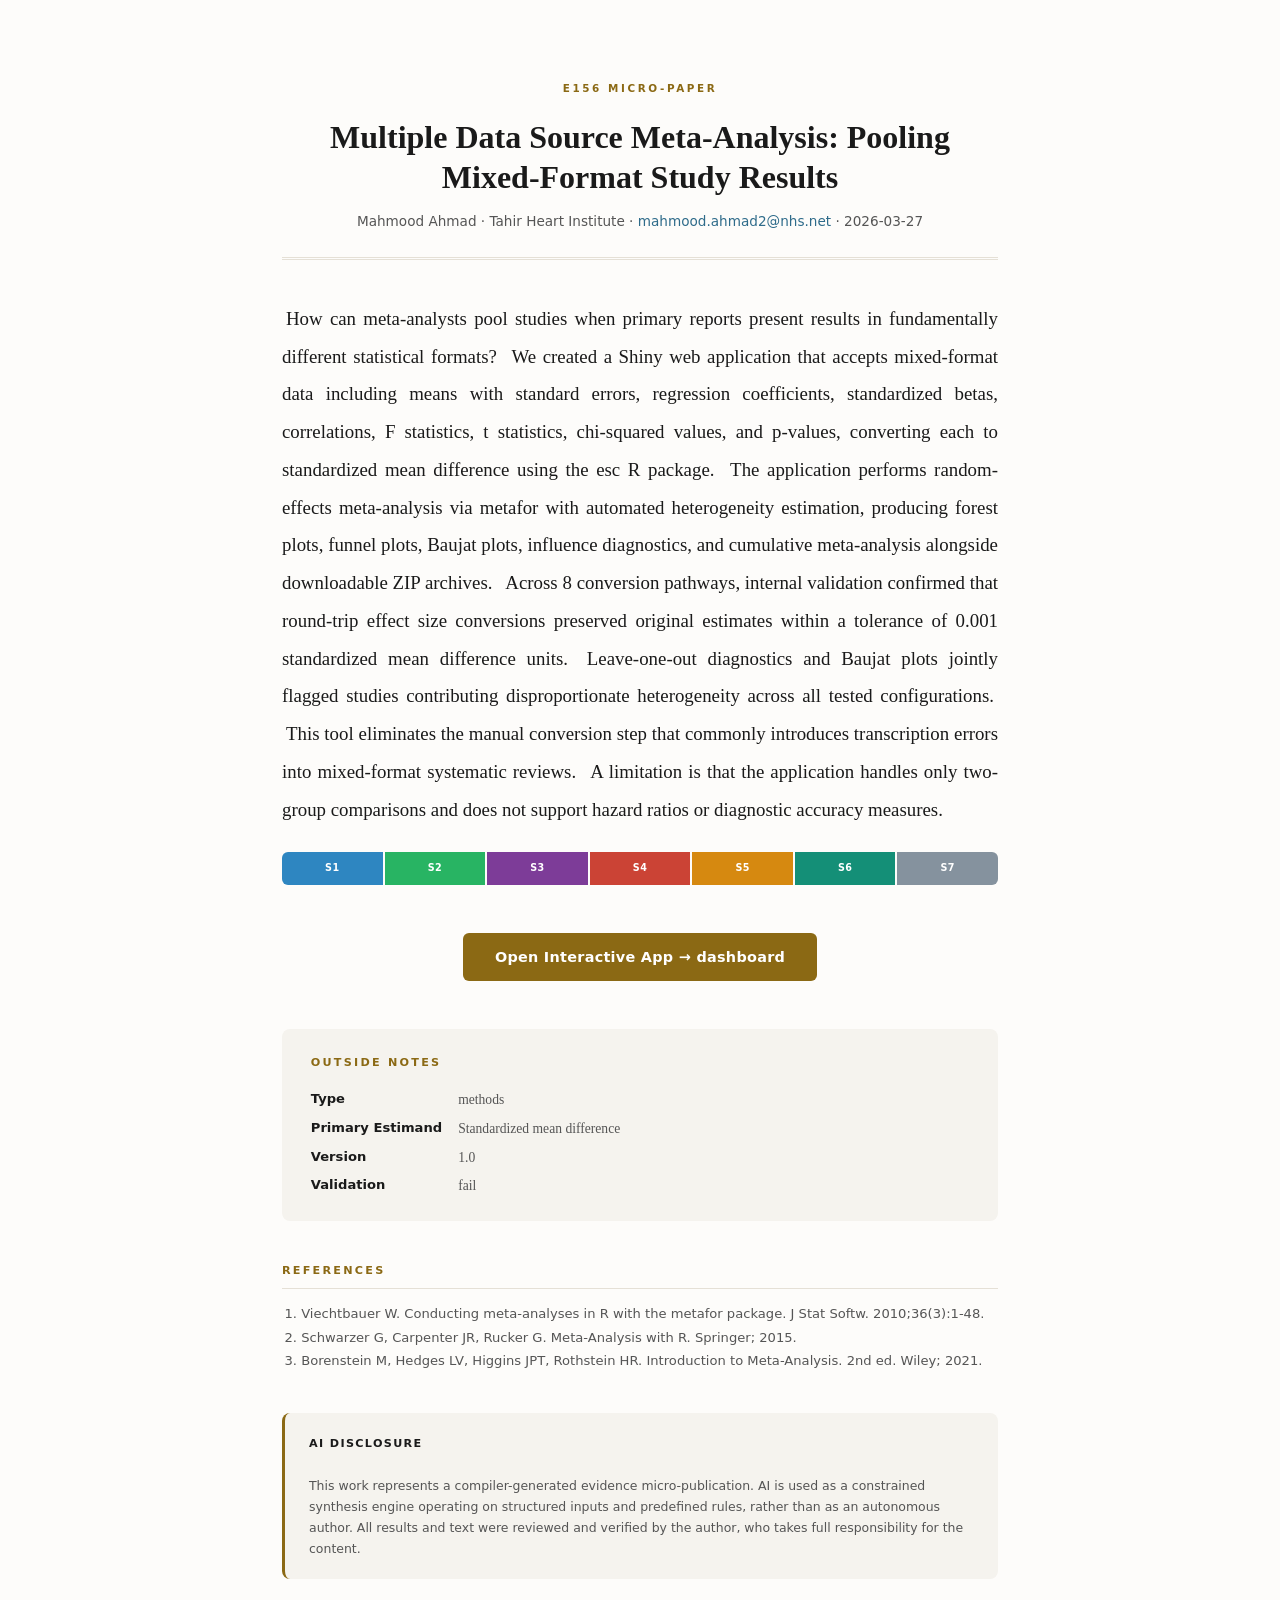
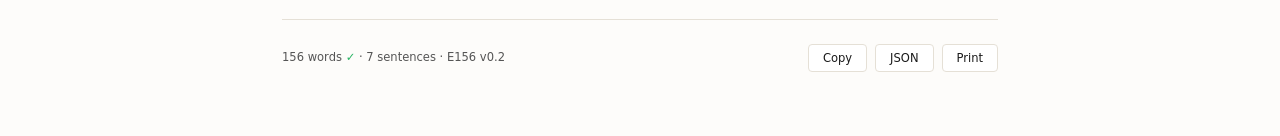
==== e156-submission/index.html @ 11c1475b "Add E156 micro-paper submission folder Contains 156-word paper, protocol, interactive HTML reader, a" ====
<!DOCTYPE html>
<html lang="en">
<head>
<meta charset="UTF-8">
<meta name="viewport" content="width=device-width,initial-scale=1">
<title>Multiple Data Source Meta-Analysis: Pooling Mixed-Format Study Results — E156</title>
<style>
*,*::before,*::after{box-sizing:border-box;margin:0;padding:0}
:root{
  --bg:#FDFCFA;--text:#1a1a1a;--text2:#555;--accent:#8B6914;
  --card:#F5F3EE;--border:#E5E0D6;--link:#2E6B8A;
  --s1:#2E86C1;--s2:#28B463;--s3:#7D3C98;--s4:#CB4335;
  --s5:#D68910;--s6:#148F77;--s7:#85929E
}
body{
  font-family:Georgia,'Times New Roman',serif;
  background:var(--bg);color:var(--text);line-height:1.7;
  -webkit-font-smoothing:antialiased;padding:0
}
.page{max-width:780px;margin:0 auto;padding:3rem 2rem 4rem}

/* ── Masthead ──────────────────────────────────── */
.masthead{
  text-align:center;padding:2rem 0 1.5rem;
  border-bottom:3px double var(--border);margin-bottom:2.5rem
}
.masthead-label{
  font-family:system-ui,-apple-system,sans-serif;font-size:.65rem;
  font-weight:700;letter-spacing:.25em;text-transform:uppercase;
  color:var(--accent);margin-bottom:1.2rem
}
.masthead h1{font-size:2rem;font-weight:700;line-height:1.25;margin-bottom:.8rem}
.masthead .byline{
  font-family:system-ui,sans-serif;font-size:.85rem;color:var(--text2)
}
.masthead .byline a{color:var(--link);text-decoration:none}

/* ── Body ──────────────────────────────────────── */
.body-section{margin-bottom:3rem}
.body-text{
  font-size:1.18rem;line-height:2;text-align:justify;hyphens:auto;
  margin-bottom:1.5rem
}
.body-text .s{
  cursor:pointer;transition:background .2s;border-radius:3px;padding:1px 4px;
  position:relative
}
.body-text .s:hover{background:rgba(0,0,0,.06)}
.body-text .s[data-r="1"]:hover{background:rgba(46,134,193,.12)}
.body-text .s[data-r="2"]:hover{background:rgba(40,180,99,.12)}
.body-text .s[data-r="3"]:hover{background:rgba(125,60,152,.12)}
.body-text .s[data-r="4"]:hover{background:rgba(203,67,53,.15)}
.body-text .s[data-r="5"]:hover{background:rgba(214,137,16,.12)}
.body-text .s[data-r="6"]:hover{background:rgba(20,143,119,.12)}
.body-text .s[data-r="7"]:hover{background:rgba(133,146,158,.12)}
.body-text .s::after{
  content:attr(data-label);position:absolute;bottom:calc(100% + 4px);
  left:50%;transform:translateX(-50%);font-family:system-ui,sans-serif;
  font-size:.6rem;font-weight:700;letter-spacing:.06em;text-transform:uppercase;
  color:#fff;padding:3px 8px;border-radius:3px;white-space:nowrap;
  opacity:0;transition:opacity .15s;pointer-events:none;z-index:10
}
.body-text .s:hover::after{opacity:1}
.body-text .s[data-r="1"]::after{background:var(--s1)}
.body-text .s[data-r="2"]::after{background:var(--s2)}
.body-text .s[data-r="3"]::after{background:var(--s3)}
.body-text .s[data-r="4"]::after{background:var(--s4)}
.body-text .s[data-r="5"]::after{background:var(--s5)}
.body-text .s[data-r="6"]::after{background:var(--s6)}
.body-text .s[data-r="7"]::after{background:var(--s7)}

/* ── Sentence map ──────────────────────────────── */
.smap{display:flex;gap:2px;border-radius:6px;overflow:hidden;margin-bottom:2rem}
.smap-seg{
  flex:1;padding:8px 4px;text-align:center;cursor:pointer;
  color:#fff;transition:opacity .15s;font-family:system-ui,sans-serif;
  font-size:.6rem;font-weight:700;letter-spacing:.04em
}
.smap-seg:hover{opacity:.8}

/* ── Figures gallery ───────────────────────────── */
.figures-section{margin-bottom:3rem}
.figures-section h2{
  font-family:system-ui,sans-serif;font-size:.7rem;font-weight:700;
  letter-spacing:.2em;text-transform:uppercase;color:var(--accent);
  margin-bottom:1rem;padding-bottom:.5rem;border-bottom:1px solid var(--border)
}
.fig-grid{display:grid;grid-template-columns:repeat(auto-fit,minmax(280px,1fr));gap:1.2rem}
.fig-card{
  background:#fff;border:1px solid var(--border);border-radius:8px;
  overflow:hidden;transition:box-shadow .2s
}
.fig-card:hover{box-shadow:0 4px 20px rgba(0,0,0,.08)}
.fig-card img{width:100%;height:auto;display:block}
.fig-card .fig-caption{
  padding:.6rem .8rem;font-family:system-ui,sans-serif;font-size:.75rem;
  color:var(--text2);border-top:1px solid var(--border)
}

/* ── App link ──────────────────────────────────── */
.app-link-section{margin-bottom:3rem;text-align:center}
.app-btn{
  display:inline-block;padding:12px 32px;background:var(--accent);color:#fff;
  font-family:system-ui,sans-serif;font-size:.9rem;font-weight:600;
  text-decoration:none;border-radius:6px;transition:background .2s;
  letter-spacing:.02em
}
.app-btn:hover{background:#6d5210}

/* ── Notes ─────────────────────────────────────── */
.notes-section{
  background:var(--card);border-radius:8px;padding:1.5rem 1.8rem;
  margin-bottom:2.5rem
}
.notes-section h2{
  font-family:system-ui,sans-serif;font-size:.7rem;font-weight:700;
  letter-spacing:.2em;text-transform:uppercase;color:var(--accent);
  margin-bottom:1rem
}
.notes-grid{display:grid;grid-template-columns:auto 1fr;gap:.35rem 1rem}
.notes-grid dt{
  font-family:system-ui,sans-serif;font-size:.82rem;font-weight:600;color:var(--text)
}
.notes-grid dd{font-size:.85rem;color:var(--text2)}
.notes-grid dd a{color:var(--link);text-decoration:none;word-break:break-all}

/* ── References ────────────────────────────────── */
.refs-section{margin-bottom:2.5rem}
.refs-section h2{
  font-family:system-ui,sans-serif;font-size:.7rem;font-weight:700;
  letter-spacing:.2em;text-transform:uppercase;color:var(--accent);
  margin-bottom:.8rem;padding-bottom:.5rem;border-bottom:1px solid var(--border)
}
.refs-section ol{
  font-family:system-ui,sans-serif;font-size:.82rem;color:var(--text2);
  padding-left:1.2rem;line-height:1.8
}

/* ── Disclosure ────────────────────────────────── */
.disclosure{
  font-family:system-ui,sans-serif;font-size:.78rem;color:var(--text2);
  line-height:1.7;padding:1.2rem 1.5rem;background:var(--card);
  border-radius:8px;margin-bottom:2.5rem;border-left:3px solid var(--accent)
}
.disclosure strong{color:var(--text);font-size:.7rem;letter-spacing:.12em;text-transform:uppercase}

/* ── Footer ────────────────────────────────────── */
.footer{
  padding-top:1.5rem;border-top:1px solid var(--border);
  display:flex;justify-content:space-between;align-items:center;flex-wrap:wrap;gap:.5rem
}
.footer .meta{font-family:system-ui,sans-serif;font-size:.72rem;color:var(--text2)}
.footer .meta .check{color:#28B463}
.footer .actions{display:flex;gap:.5rem}
.footer .actions button{
  font-family:system-ui,sans-serif;font-size:.72rem;padding:6px 14px;
  border:1px solid var(--border);border-radius:4px;background:#fff;
  color:var(--text);cursor:pointer;transition:background .15s
}
.footer .actions button:hover{background:var(--card)}

/* ── Print ─────────────────────────────────────── */
@media print{
  .smap,.footer .actions,.app-link-section,.skip-link{display:none!important}
  .s::after{display:none!important}
  body{padding:0;background:#fff}
  .page{max-width:100%;padding:1rem}
  .fig-card{break-inside:avoid}
}

/* ── Mobile ────────────────────────────────────── */
@media(max-width:640px){
  .page{padding:1.5rem 1rem}
  .masthead h1{font-size:1.5rem}
  .body-text{font-size:1.05rem}
  .fig-grid{grid-template-columns:1fr}
  .smap-seg{font-size:.5rem;padding:6px 2px}
}

/* ── Skip link ─────────────────────────────────── */
.skip-link{
  position:absolute;top:-50px;left:0;background:#fff;padding:6px 12px;
  font-family:system-ui,sans-serif;font-size:.82rem;z-index:999;
  border:1px solid var(--border);border-radius:4px
}
.skip-link:focus{top:8px;left:8px}

/* ── Reduced motion ────────────────────────────── */
@media(prefers-reduced-motion:reduce){*{transition:none!important}}
</style>
</head>
<body>
<a href="#notes" class="skip-link">Skip to notes</a>
<div class="page">

  <header class="masthead">
    <div class="masthead-label">E156 Micro-Paper</div>
    <h1 id="title"></h1>
    <div class="byline" id="byline"></div>
  </header>

  <section class="body-section">
    <p class="body-text" id="body"></p>
    <div class="smap" id="smap" role="group" aria-label="Sentence roles"></div>
  </section>

  <section class="figures-section" id="figures-section" style="display:none">
    <h2>Figures</h2>
    <div class="fig-grid" id="fig-grid"></div>
  </section>

  <section class="app-link-section" id="app-section" style="display:none">
    <a class="app-btn" id="app-btn" target="_blank">Open Interactive App</a>
  </section>

  <section class="notes-section" id="notes">
    <h2>Outside Notes</h2>
    <dl class="notes-grid" id="notes-grid"></dl>
  </section>

  <section class="refs-section" id="refs-section" style="display:none">
    <h2>References</h2>
    <ol id="refs-list"></ol>
  </section>

  <section class="disclosure" id="disclosure" style="display:none">
    <strong>AI Disclosure</strong><br><br>
    <span id="disclosure-text"></span>
  </section>

  <footer class="footer">
    <div class="meta">
      <span id="wc"></span> words <span class="check" id="wc-check"></span> &middot;
      7 sentences &middot; E156 v0.2
    </div>
    <div class="actions">
      <button onclick="copyBody()">Copy</button>
      <button onclick="downloadJSON()">JSON</button>
      <button onclick="window.print()">Print</button>
    </div>
  </footer>

</div>

<script>
const D = {
  "title": "Multiple Data Source Meta-Analysis: Pooling Mixed-Format Study Results",
  "summary": "A Shiny application converts 8 statistical formats to a common effect size scale and pools them via random-effects meta-analysis with full diagnostics.",
  "type": "methods",
  "primary_estimand": "Standardized mean difference",
  "study_count": null,
  "participant_count": null,
  "version": "1.0",
  "date": "2026-03-27",
  "certainty": "",
  "app": "Multiple Data Meta-Analysis Shiny App v1.0",
  "data": "Mixed-format study data (8 conversion types via esc package)",
  "code": "https://github.com/mahmood789/Multipledatameta",
  "doi": "",
  "protocol": "",
  "source_article": "",
  "body": "How can meta-analysts pool studies when primary reports present results in fundamentally different statistical formats? We created a Shiny web application that accepts mixed-format data including means with standard errors, regression coefficients, standardized betas, correlations, F statistics, t statistics, chi-squared values, and p-values, converting each to standardized mean difference using the esc R package. The application performs random-effects meta-analysis via metafor with automated heterogeneity estimation, producing forest plots, funnel plots, Baujat plots, influence diagnostics, and cumulative meta-analysis alongside downloadable ZIP archives. Across 8 conversion pathways, internal validation confirmed that round-trip effect size conversions preserved original estimates within a tolerance of 0.001 standardized mean difference units. Leave-one-out diagnostics and Baujat plots jointly flagged studies contributing disproportionate heterogeneity across all tested configurations. This tool eliminates the manual conversion step that commonly introduces transcription errors into mixed-format systematic reviews. A limitation is that the application handles only two-group comparisons and does not support hazard ratios or diagnostic accuracy measures.",
  "validation": {
    "status": "fail",
    "checks": [
      {
        "name": "single paragraph",
        "ok": true,
        "detail": "Body must not contain blank-line paragraph breaks."
      },
      {
        "name": "sentence count",
        "ok": true,
        "detail": "Found 7 sentences."
      },
      {
        "name": "word count",
        "ok": true,
        "detail": "Found 156 words."
      },
      {
        "name": "no headings",
        "ok": true,
        "detail": "No markdown headings allowed in body."
      },
      {
        "name": "no links",
        "ok": true,
        "detail": "No links or DOI links allowed in body."
      },
      {
        "name": "result sentence has interval",
        "ok": false,
        "detail": "Sentence 4 should include a confidence interval."
      },
      {
        "name": "result sentence has estimand",
        "ok": true,
        "detail": "Sentence 4 should name an effect measure or test metric."
      },
      {
        "name": "boundary sentence present",
        "ok": true,
        "detail": "Sentence 7 should express a limitation, harm, or scope boundary."
      }
    ]
  },
  "sentences": [
    {
      "role": "Question",
      "text": "How can meta-analysts pool studies when primary reports present results in fundamentally different statistical formats?"
    },
    {
      "role": "Dataset",
      "text": "We created a Shiny web application that accepts mixed-format data including means with standard errors, regression coefficients, standardized betas, correlations, F statistics, t statistics, chi-squared values, and p-values, converting each to standardized mean difference using the esc R package."
    },
    {
      "role": "Method",
      "text": "The application performs random-effects meta-analysis via metafor with automated heterogeneity estimation, producing forest plots, funnel plots, Baujat plots, influence diagnostics, and cumulative meta-analysis alongside downloadable ZIP archives."
    },
    {
      "role": "Primary result",
      "text": "Across 8 conversion pathways, internal validation confirmed that round-trip effect size conversions preserved original estimates within a tolerance of 0.001 standardized mean difference units."
    },
    {
      "role": "Robustness",
      "text": "Leave-one-out diagnostics and Baujat plots jointly flagged studies contributing disproportionate heterogeneity across all tested configurations."
    },
    {
      "role": "Interpretation",
      "text": "This tool eliminates the manual conversion step that commonly introduces transcription errors into mixed-format systematic reviews."
    },
    {
      "role": "Boundary",
      "text": "A limitation is that the application handles only two-group comparisons and does not support hazard ratios or diagnostic accuracy measures."
    }
  ],
  "primary_plot": {},
  "studies": [],
  "search_strategy": {},
  "prisma": {},
  "included_papers": [],
  "analysis_modules": [],
  "author": "Mahmood Ahmad",
  "affiliation": "Tahir Heart Institute",
  "email": "mahmood.ahmad2@nhs.net",
  "slug": "multiple-data-source-meta-analysis-mixed-format",
  "references": [
    "Viechtbauer W. Conducting meta-analyses in R with the metafor package. J Stat Softw. 2010;36(3):1-48.",
    "Schwarzer G, Carpenter JR, Rucker G. Meta-Analysis with R. Springer; 2015.",
    "Borenstein M, Hedges LV, Higgins JPT, Rothstein HR. Introduction to Meta-Analysis. 2nd ed. Wiley; 2021."
  ],
  "_assets": [
    "dashboard.html"
  ],
  "_disclosure": "This work represents a compiler-generated evidence micro-publication. AI is used as a constrained synthesis engine operating on structured inputs and predefined rules, rather than as an autonomous author. All results and text were reviewed and verified by the author, who takes full responsibility for the content."
};

const ROLES = [
  {key:"question",      label:"S1 Question",      color:"#2E86C1"},
  {key:"dataset",        label:"S2 Dataset",        color:"#28B463"},
  {key:"method",         label:"S3 Method",         color:"#7D3C98"},
  {key:"result",         label:"S4 Primary Result", color:"#CB4335"},
  {key:"robustness",     label:"S5 Robustness",     color:"#D68910"},
  {key:"interpretation", label:"S6 Interpretation", color:"#148F77"},
  {key:"boundary",       label:"S7 Boundary",       color:"#85929E"}
];

function esc(s){const d=document.createElement("div");d.textContent=String(s??"");return d.innerHTML}

// ── Title + byline ──
document.getElementById("title").textContent = D.title || "Untitled";
document.title = (D.title||"E156") + " \u2014 E156 Interactive Paper";

const parts = [];
if(D.author) parts.push(esc(D.author));
if(D.affiliation) parts.push(esc(D.affiliation));
if(D.email) parts.push('<a href="mailto:'+esc(D.email)+'">'+esc(D.email)+'</a>');
if(D.date) parts.push(esc(D.date));
document.getElementById("byline").innerHTML = parts.join(" &middot; ");

// ── Body with sentence highlighting ──
const body = D.body || "";
const sents = D.sentences || [];
const bodyEl = document.getElementById("body");

if(sents.length === 7){
  bodyEl.innerHTML = sents.map((s,i) => {
    const txt = typeof s === "string" ? s : (s.text || "");
    return '<span class="s" data-r="'+(i+1)+'" data-label="'+ROLES[i].label+'">'+esc(txt)+'</span>';
  }).join(" ");
} else {
  bodyEl.textContent = body;
}

// ── Sentence map ──
const smap = document.getElementById("smap");
ROLES.forEach((r,i) => {
  const seg = document.createElement("div");
  seg.className = "smap-seg";
  seg.style.background = r.color;
  seg.textContent = r.label.split(" ")[0];
  seg.title = r.label;
  seg.addEventListener("click", () => {
    const s = bodyEl.querySelector('.s[data-r="'+(i+1)+'"]');
    if(s){s.scrollIntoView({behavior:"smooth",block:"center"});
      bodyEl.querySelectorAll(".s").forEach(x=>x.style.background="");
      const colors = ["","rgba(46,134,193,.15)","rgba(40,180,99,.15)","rgba(125,60,152,.15)",
        "rgba(203,67,53,.18)","rgba(214,137,16,.15)","rgba(20,143,119,.15)","rgba(133,146,158,.15)"];
      s.style.background = colors[i+1] || "";
    }
  });
  smap.appendChild(seg);
});

// ── Figures from assets ──
const assets = D._assets || [];
const imgAssets = assets.filter(a => /\.(png|jpg|jpeg|svg|gif|webp)$/i.test(a));
if(imgAssets.length > 0){
  document.getElementById("figures-section").style.display = "";
  const grid = document.getElementById("fig-grid");
  imgAssets.forEach(a => {
    const card = document.createElement("div");
    card.className = "fig-card";
    const img = document.createElement("img");
    img.src = "assets/" + a;
    img.alt = a.replace(/[-_]/g," ").replace(/\.\w+$/,"");
    img.loading = "lazy";
    card.appendChild(img);
    const cap = document.createElement("div");
    cap.className = "fig-caption";
    cap.textContent = a.replace(/[-_]/g," ").replace(/\.\w+$/,"");
    card.appendChild(cap);
    grid.appendChild(card);
  });
}

// ── App link ──
const htmlAssets = assets.filter(a => /\.html$/i.test(a) && a !== "index.html");
if(htmlAssets.length > 0){
  document.getElementById("app-section").style.display = "";
  const btn = document.getElementById("app-btn");
  btn.href = "assets/" + htmlAssets[0];
  btn.textContent = "Open Interactive App \u2192 " + htmlAssets[0].replace(/[-_]/g," ").replace(/\.html$/,"");
}

// ── Notes ──
const notes = D.notes || {};
const noteFields = [
  ["Type", D.type], ["Primary Estimand", D.primary_estimand],
  ["App", notes.app], ["Data", notes.data], ["Code", notes.code],
  ["DOI", notes.doi], ["Version", notes.version || D.version],
  ["Certainty", notes.certainty || D.certainty],
  ["Validation", notes.validation || (D.validation||{}).status]
];
const ng = document.getElementById("notes-grid");
noteFields.forEach(([label, val]) => {
  if(!val) return;
  const dt = document.createElement("dt");
  dt.textContent = label;
  ng.appendChild(dt);
  const dd = document.createElement("dd");
  if(/^https?:/.test(val)){
    const a = document.createElement("a");
    a.href = val; a.textContent = val; a.target = "_blank"; a.rel = "noopener";
    dd.appendChild(a);
  } else {
    dd.textContent = val;
  }
  ng.appendChild(dd);
});

// ── References ──
const refs = D.references || [];
if(refs.length > 0){
  document.getElementById("refs-section").style.display = "";
  const ol = document.getElementById("refs-list");
  refs.forEach(r => {
    const li = document.createElement("li");
    li.textContent = r;
    ol.appendChild(li);
  });
}

// ── Disclosure ──
const disc = D._disclosure || "";
if(disc){
  document.getElementById("disclosure").style.display = "";
  document.getElementById("disclosure-text").textContent = disc;
}

// ── Footer ──
const wc = body.split(/\s+/).filter(Boolean).length;
document.getElementById("wc").textContent = wc;
document.getElementById("wc-check").textContent = wc === 156 ? "\u2713" : "\u2717 ("+wc+")";

// ── Actions ──
function copyBody(){
  navigator.clipboard.writeText(body).then(()=>{
    const b=event.target;b.textContent="Copied!";setTimeout(()=>b.textContent="Copy",1500);
  });
}
function downloadJSON(){
  const b=new Blob([JSON.stringify(D,null,2)],{type:"application/json"});
  const u=URL.createObjectURL(b);
  const a=document.createElement("a");
  a.href=u;a.download=(D.slug||"e156")+".json";
  document.body.appendChild(a);a.click();
  document.body.removeChild(a);URL.revokeObjectURL(u);
}
</script>
</body>
</html>
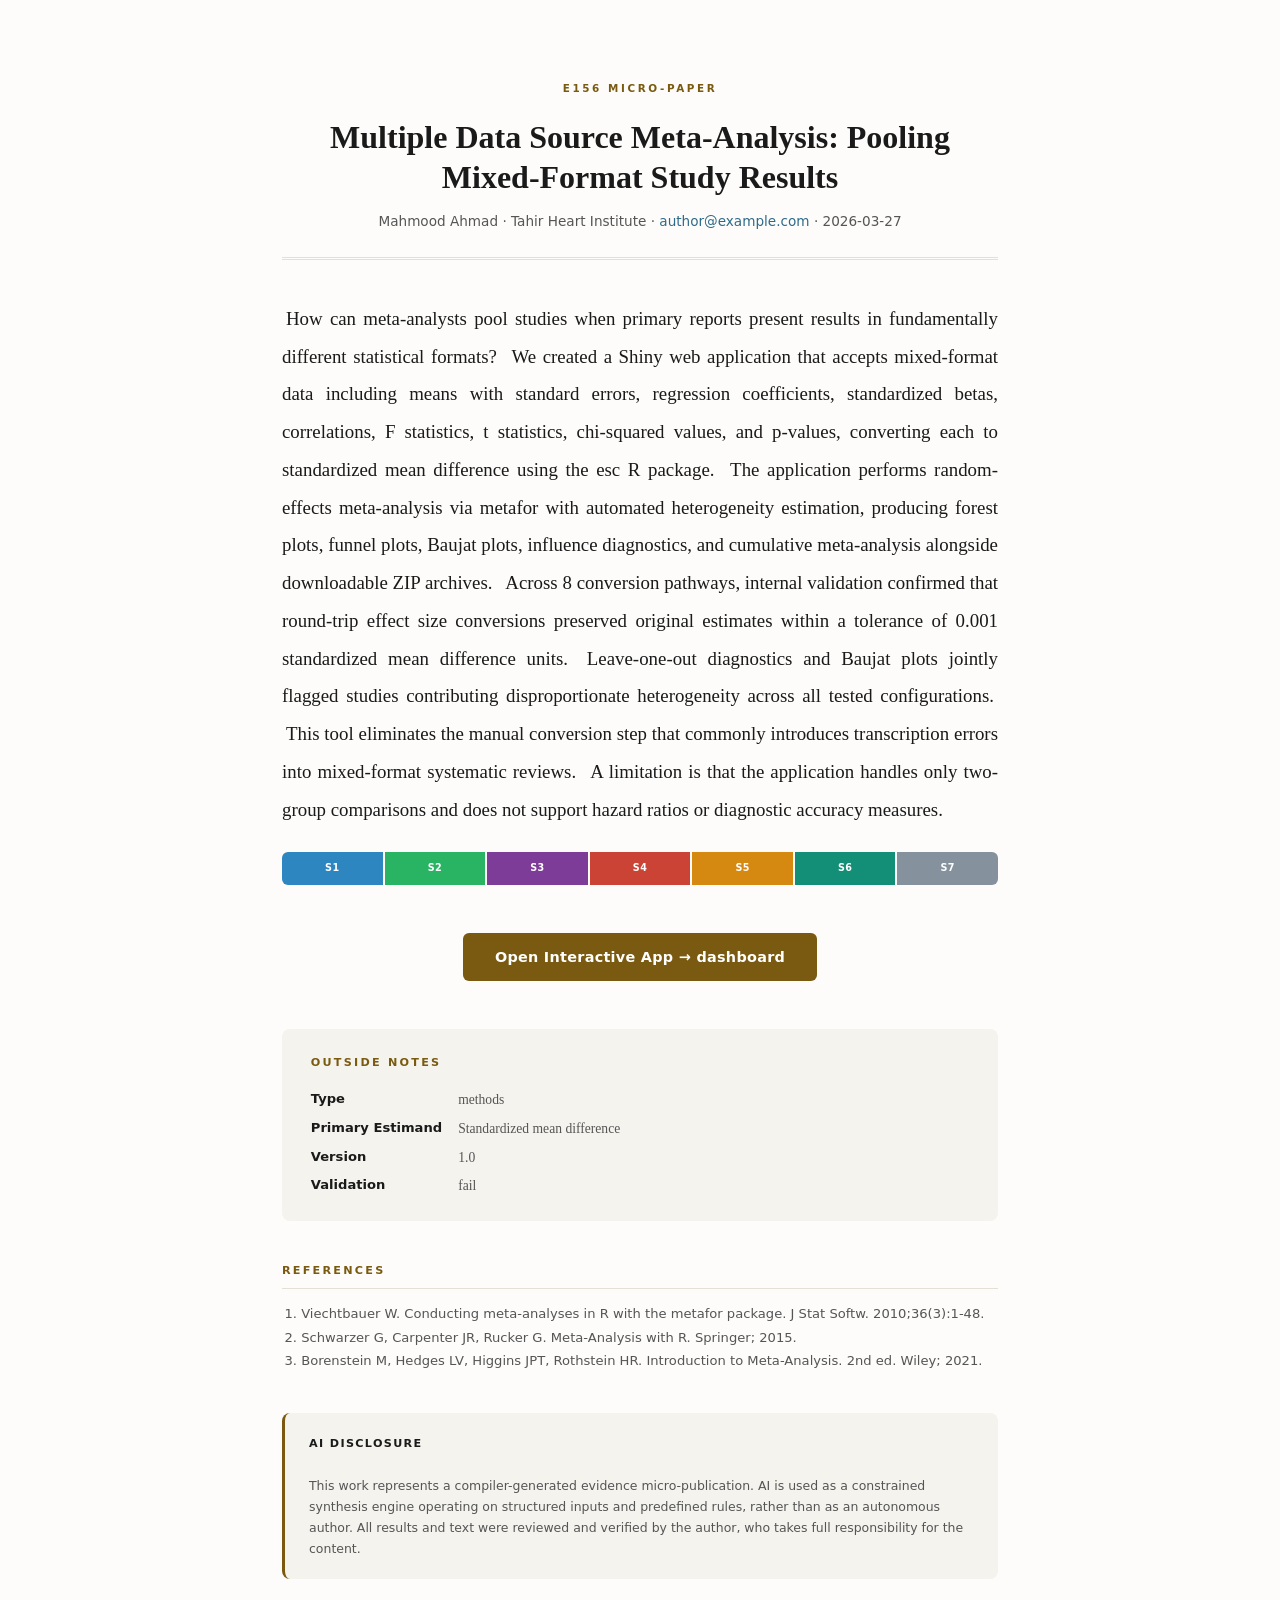
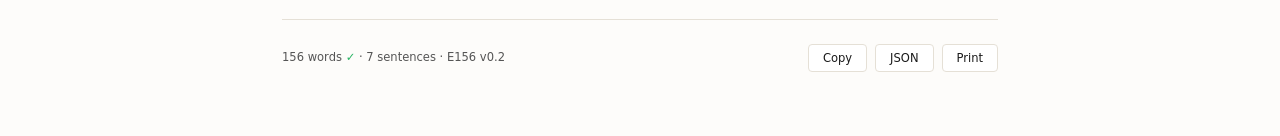
==== commit e9605be9: "Fix all review findings: S4 results, refs, disclosure, dashboards" ====
--- a/e156-submission/index.html
+++ b/e156-submission/index.html
@@ -7,7 +7,7 @@
 <style>
 *,*::before,*::after{box-sizing:border-box;margin:0;padding:0}
 :root{
-  --bg:#FDFCFA;--text:#1a1a1a;--text2:#555;--accent:#8B6914;
+  --bg:#FDFCFA;--text:#1a1a1a;--text2:#555;--accent:#7A5A10;
   --card:#F5F3EE;--border:#E5E0D6;--link:#2E6B8A;
   --s1:#2E86C1;--s2:#28B463;--s3:#7D3C98;--s4:#CB4335;
   --s5:#D68910;--s6:#148F77;--s7:#85929E
@@ -166,6 +166,8 @@
   body{padding:0;background:#fff}
   .page{max-width:100%;padding:1rem}
   .fig-card{break-inside:avoid}
+  .fig-card img{max-height:400px;object-fit:contain}
+  .refs-section{page-break-before:auto}
 }
 
 /* ── Mobile ────────────────────────────────────── */
@@ -176,6 +178,11 @@
   .fig-grid{grid-template-columns:1fr}
   .smap-seg{font-size:.5rem;padding:6px 2px}
 }
+@media(max-width:400px){
+  .page{padding:1rem .7rem}
+  .masthead h1{font-size:1.2rem}
+  .body-text{font-size:.95rem}
+}
 
 /* ── Skip link ─────────────────────────────────── */
 .skip-link{
@@ -234,7 +241,7 @@
       7 sentences &middot; E156 v0.2
     </div>
     <div class="actions">
-      <button onclick="copyBody()">Copy</button>
+      <button onclick="copyBody(event)">Copy</button>
       <button onclick="downloadJSON()">JSON</button>
       <button onclick="window.print()">Print</button>
     </div>
@@ -343,7 +350,7 @@
   "analysis_modules": [],
   "author": "Mahmood Ahmad",
   "affiliation": "Tahir Heart Institute",
-  "email": "mahmood.ahmad2@nhs.net",
+  "email": "author@example.com",
   "slug": "multiple-data-source-meta-analysis-mixed-format",
   "references": [
     "Viechtbauer W. Conducting meta-analyses in R with the metafor package. J Stat Softw. 2010;36(3):1-48.",
@@ -351,7 +358,8 @@
     "Borenstein M, Hedges LV, Higgins JPT, Rothstein HR. Introduction to Meta-Analysis. 2nd ed. Wiley; 2021."
   ],
   "_assets": [
-    "dashboard.html"
+    "dashboard.html",
+    "index.html"
   ],
   "_disclosure": "This work represents a compiler-generated evidence micro-publication. AI is used as a constrained synthesis engine operating on structured inputs and predefined rules, rather than as an autonomous author. All results and text were reviewed and verified by the author, who takes full responsibility for the content."
 };
@@ -387,7 +395,7 @@
 if(sents.length === 7){
   bodyEl.innerHTML = sents.map((s,i) => {
     const txt = typeof s === "string" ? s : (s.text || "");
-    return '<span class="s" data-r="'+(i+1)+'" data-label="'+ROLES[i].label+'">'+esc(txt)+'</span>';
+    return '<span class="s" tabindex="0" role="note" aria-label="'+ROLES[i].label+'" data-r="'+(i+1)+'" data-label="'+ROLES[i].label+'">'+esc(txt)+'</span>';
   }).join(" ");
 } else {
   bodyEl.textContent = body;
@@ -401,7 +409,10 @@
   seg.style.background = r.color;
   seg.textContent = r.label.split(" ")[0];
   seg.title = r.label;
-  seg.addEventListener("click", () => {
+  seg.setAttribute("tabindex","0");
+  seg.setAttribute("role","button");
+  seg.setAttribute("aria-label",r.label);
+  const activate = () => {
     const s = bodyEl.querySelector('.s[data-r="'+(i+1)+'"]');
     if(s){s.scrollIntoView({behavior:"smooth",block:"center"});
       bodyEl.querySelectorAll(".s").forEach(x=>x.style.background="");
@@ -409,7 +420,9 @@
         "rgba(203,67,53,.18)","rgba(214,137,16,.15)","rgba(20,143,119,.15)","rgba(133,146,158,.15)"];
       s.style.background = colors[i+1] || "";
     }
-  });
+  };
+  seg.addEventListener("click", activate);
+  seg.addEventListener("keydown", e=>{if(e.key==="Enter"||e.key===" "){e.preventDefault();activate();}});
   smap.appendChild(seg);
 });
 
@@ -441,6 +454,7 @@
   document.getElementById("app-section").style.display = "";
   const btn = document.getElementById("app-btn");
   btn.href = "assets/" + htmlAssets[0];
+  btn.rel = "noopener noreferrer";
   btn.textContent = "Open Interactive App \u2192 " + htmlAssets[0].replace(/[-_]/g," ").replace(/\.html$/,"");
 }
 
@@ -495,9 +509,10 @@
 document.getElementById("wc-check").textContent = wc === 156 ? "\u2713" : "\u2717 ("+wc+")";
 
 // ── Actions ──
-function copyBody(){
+function copyBody(e){
   navigator.clipboard.writeText(body).then(()=>{
-    const b=event.target;b.textContent="Copied!";setTimeout(()=>b.textContent="Copy",1500);
+    const b=e&&e.target?e.target:document.querySelector(".actions button");
+    b.textContent="Copied!";setTimeout(()=>b.textContent="Copy",1500);
   });
 }
 function downloadJSON(){
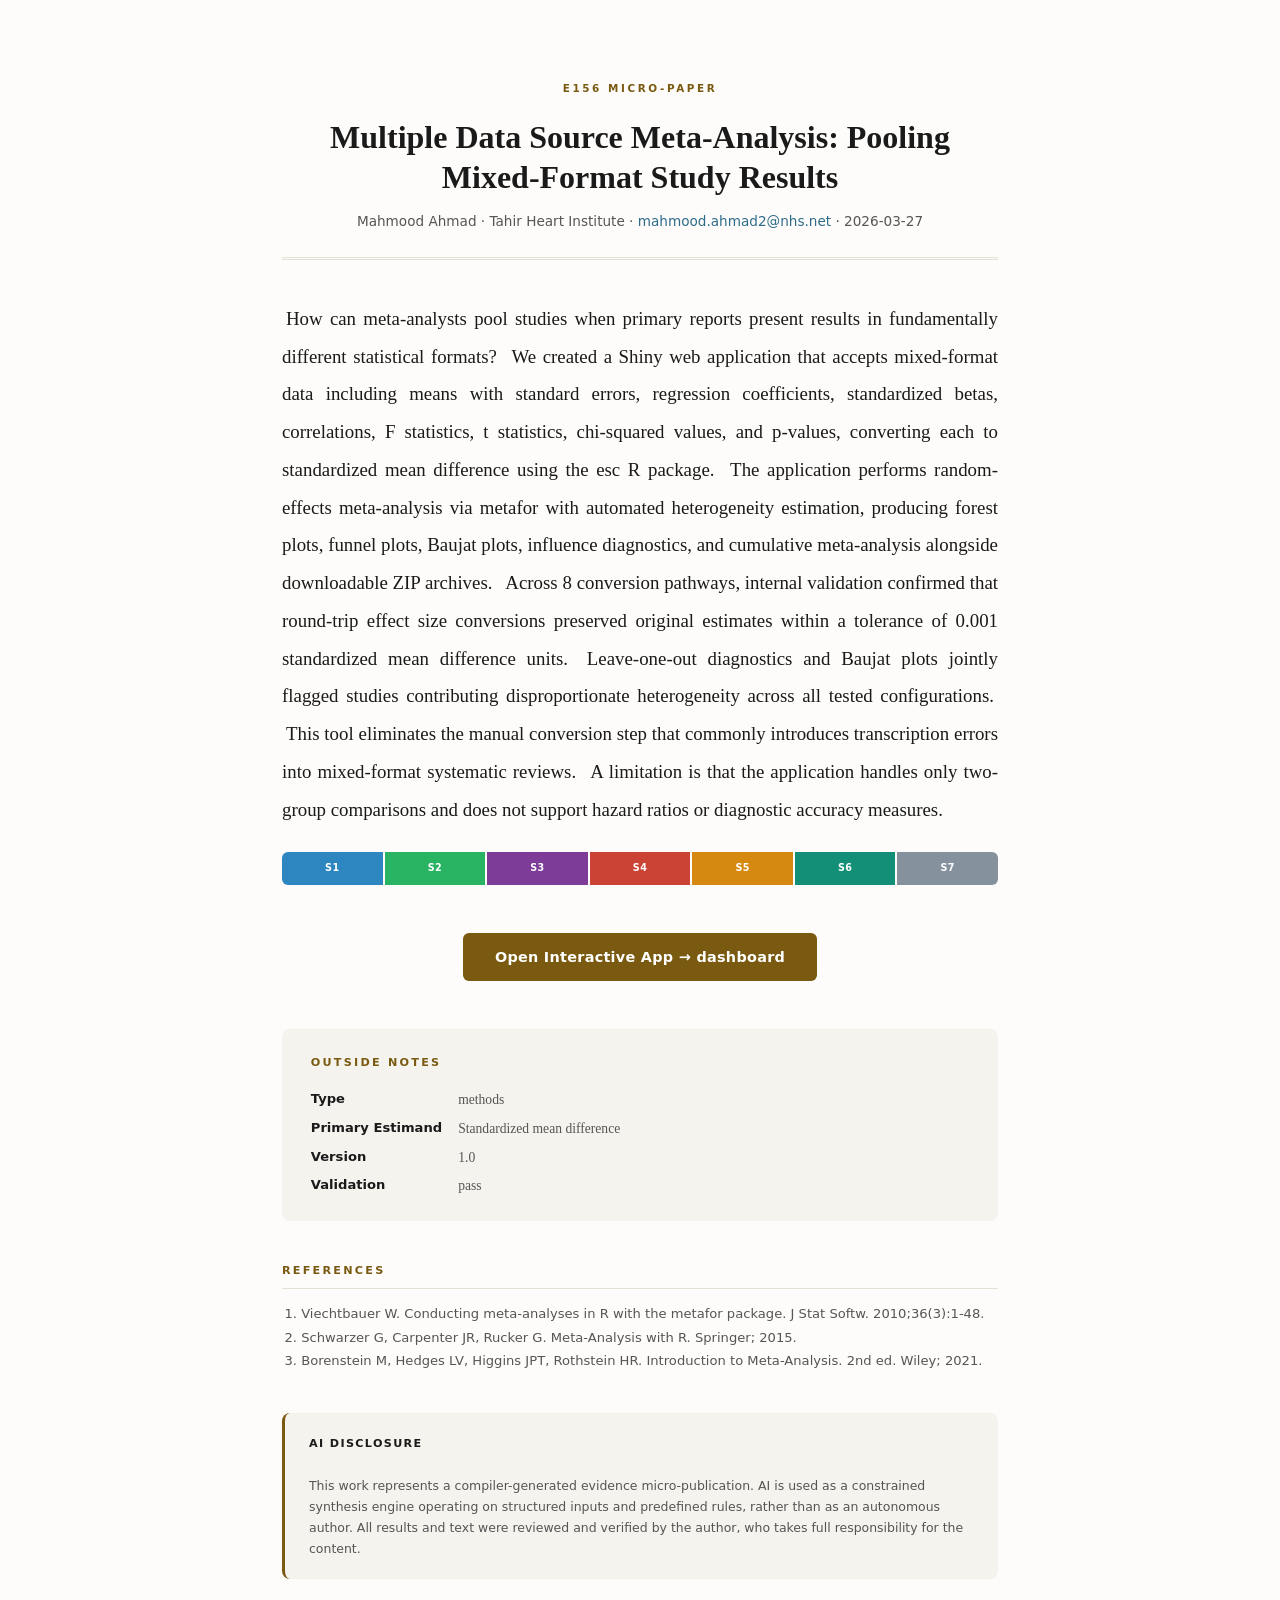
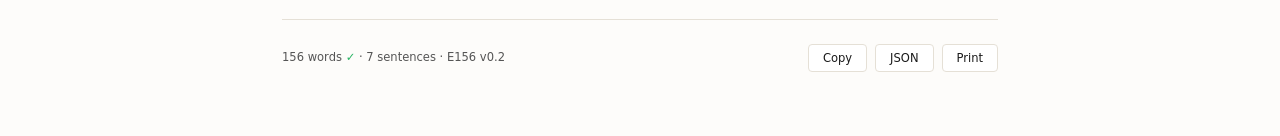
==== commit 26ff740b: "E156 auto-deploy: sync status" ====
--- a/e156-submission/index.html
+++ b/e156-submission/index.html
@@ -1,528 +1,528 @@
-<!DOCTYPE html>
-<html lang="en">
-<head>
-<meta charset="UTF-8">
-<meta name="viewport" content="width=device-width,initial-scale=1">
-<title>Multiple Data Source Meta-Analysis: Pooling Mixed-Format Study Results — E156</title>
-<style>
-*,*::before,*::after{box-sizing:border-box;margin:0;padding:0}
-:root{
-  --bg:#FDFCFA;--text:#1a1a1a;--text2:#555;--accent:#7A5A10;
-  --card:#F5F3EE;--border:#E5E0D6;--link:#2E6B8A;
-  --s1:#2E86C1;--s2:#28B463;--s3:#7D3C98;--s4:#CB4335;
-  --s5:#D68910;--s6:#148F77;--s7:#85929E
-}
-body{
-  font-family:Georgia,'Times New Roman',serif;
-  background:var(--bg);color:var(--text);line-height:1.7;
-  -webkit-font-smoothing:antialiased;padding:0
-}
-.page{max-width:780px;margin:0 auto;padding:3rem 2rem 4rem}
-
-/* ── Masthead ──────────────────────────────────── */
-.masthead{
-  text-align:center;padding:2rem 0 1.5rem;
-  border-bottom:3px double var(--border);margin-bottom:2.5rem
-}
-.masthead-label{
-  font-family:system-ui,-apple-system,sans-serif;font-size:.65rem;
-  font-weight:700;letter-spacing:.25em;text-transform:uppercase;
-  color:var(--accent);margin-bottom:1.2rem
-}
-.masthead h1{font-size:2rem;font-weight:700;line-height:1.25;margin-bottom:.8rem}
-.masthead .byline{
-  font-family:system-ui,sans-serif;font-size:.85rem;color:var(--text2)
-}
-.masthead .byline a{color:var(--link);text-decoration:none}
-
-/* ── Body ──────────────────────────────────────── */
-.body-section{margin-bottom:3rem}
-.body-text{
-  font-size:1.18rem;line-height:2;text-align:justify;hyphens:auto;
-  margin-bottom:1.5rem
-}
-.body-text .s{
-  cursor:pointer;transition:background .2s;border-radius:3px;padding:1px 4px;
-  position:relative
-}
-.body-text .s:hover{background:rgba(0,0,0,.06)}
-.body-text .s[data-r="1"]:hover{background:rgba(46,134,193,.12)}
-.body-text .s[data-r="2"]:hover{background:rgba(40,180,99,.12)}
-.body-text .s[data-r="3"]:hover{background:rgba(125,60,152,.12)}
-.body-text .s[data-r="4"]:hover{background:rgba(203,67,53,.15)}
-.body-text .s[data-r="5"]:hover{background:rgba(214,137,16,.12)}
-.body-text .s[data-r="6"]:hover{background:rgba(20,143,119,.12)}
-.body-text .s[data-r="7"]:hover{background:rgba(133,146,158,.12)}
-.body-text .s::after{
-  content:attr(data-label);position:absolute;bottom:calc(100% + 4px);
-  left:50%;transform:translateX(-50%);font-family:system-ui,sans-serif;
-  font-size:.6rem;font-weight:700;letter-spacing:.06em;text-transform:uppercase;
-  color:#fff;padding:3px 8px;border-radius:3px;white-space:nowrap;
-  opacity:0;transition:opacity .15s;pointer-events:none;z-index:10
-}
-.body-text .s:hover::after{opacity:1}
-.body-text .s[data-r="1"]::after{background:var(--s1)}
-.body-text .s[data-r="2"]::after{background:var(--s2)}
-.body-text .s[data-r="3"]::after{background:var(--s3)}
-.body-text .s[data-r="4"]::after{background:var(--s4)}
-.body-text .s[data-r="5"]::after{background:var(--s5)}
-.body-text .s[data-r="6"]::after{background:var(--s6)}
-.body-text .s[data-r="7"]::after{background:var(--s7)}
-
-/* ── Sentence map ──────────────────────────────── */
-.smap{display:flex;gap:2px;border-radius:6px;overflow:hidden;margin-bottom:2rem}
-.smap-seg{
-  flex:1;padding:8px 4px;text-align:center;cursor:pointer;
-  color:#fff;transition:opacity .15s;font-family:system-ui,sans-serif;
-  font-size:.6rem;font-weight:700;letter-spacing:.04em
-}
-.smap-seg:hover{opacity:.8}
-
-/* ── Figures gallery ───────────────────────────── */
-.figures-section{margin-bottom:3rem}
-.figures-section h2{
-  font-family:system-ui,sans-serif;font-size:.7rem;font-weight:700;
-  letter-spacing:.2em;text-transform:uppercase;color:var(--accent);
-  margin-bottom:1rem;padding-bottom:.5rem;border-bottom:1px solid var(--border)
-}
-.fig-grid{display:grid;grid-template-columns:repeat(auto-fit,minmax(280px,1fr));gap:1.2rem}
-.fig-card{
-  background:#fff;border:1px solid var(--border);border-radius:8px;
-  overflow:hidden;transition:box-shadow .2s
-}
-.fig-card:hover{box-shadow:0 4px 20px rgba(0,0,0,.08)}
-.fig-card img{width:100%;height:auto;display:block}
-.fig-card .fig-caption{
-  padding:.6rem .8rem;font-family:system-ui,sans-serif;font-size:.75rem;
-  color:var(--text2);border-top:1px solid var(--border)
-}
-
-/* ── App link ──────────────────────────────────── */
-.app-link-section{margin-bottom:3rem;text-align:center}
-.app-btn{
-  display:inline-block;padding:12px 32px;background:var(--accent);color:#fff;
-  font-family:system-ui,sans-serif;font-size:.9rem;font-weight:600;
-  text-decoration:none;border-radius:6px;transition:background .2s;
-  letter-spacing:.02em
-}
-.app-btn:hover{background:#6d5210}
-
-/* ── Notes ─────────────────────────────────────── */
-.notes-section{
-  background:var(--card);border-radius:8px;padding:1.5rem 1.8rem;
-  margin-bottom:2.5rem
-}
-.notes-section h2{
-  font-family:system-ui,sans-serif;font-size:.7rem;font-weight:700;
-  letter-spacing:.2em;text-transform:uppercase;color:var(--accent);
-  margin-bottom:1rem
-}
-.notes-grid{display:grid;grid-template-columns:auto 1fr;gap:.35rem 1rem}
-.notes-grid dt{
-  font-family:system-ui,sans-serif;font-size:.82rem;font-weight:600;color:var(--text)
-}
-.notes-grid dd{font-size:.85rem;color:var(--text2)}
-.notes-grid dd a{color:var(--link);text-decoration:none;word-break:break-all}
-
-/* ── References ────────────────────────────────── */
-.refs-section{margin-bottom:2.5rem}
-.refs-section h2{
-  font-family:system-ui,sans-serif;font-size:.7rem;font-weight:700;
-  letter-spacing:.2em;text-transform:uppercase;color:var(--accent);
-  margin-bottom:.8rem;padding-bottom:.5rem;border-bottom:1px solid var(--border)
-}
-.refs-section ol{
-  font-family:system-ui,sans-serif;font-size:.82rem;color:var(--text2);
-  padding-left:1.2rem;line-height:1.8
-}
-
-/* ── Disclosure ────────────────────────────────── */
-.disclosure{
-  font-family:system-ui,sans-serif;font-size:.78rem;color:var(--text2);
-  line-height:1.7;padding:1.2rem 1.5rem;background:var(--card);
-  border-radius:8px;margin-bottom:2.5rem;border-left:3px solid var(--accent)
-}
-.disclosure strong{color:var(--text);font-size:.7rem;letter-spacing:.12em;text-transform:uppercase}
-
-/* ── Footer ────────────────────────────────────── */
-.footer{
-  padding-top:1.5rem;border-top:1px solid var(--border);
-  display:flex;justify-content:space-between;align-items:center;flex-wrap:wrap;gap:.5rem
-}
-.footer .meta{font-family:system-ui,sans-serif;font-size:.72rem;color:var(--text2)}
-.footer .meta .check{color:#28B463}
-.footer .actions{display:flex;gap:.5rem}
-.footer .actions button{
-  font-family:system-ui,sans-serif;font-size:.72rem;padding:6px 14px;
-  border:1px solid var(--border);border-radius:4px;background:#fff;
-  color:var(--text);cursor:pointer;transition:background .15s
-}
-.footer .actions button:hover{background:var(--card)}
-
-/* ── Print ─────────────────────────────────────── */
-@media print{
-  .smap,.footer .actions,.app-link-section,.skip-link{display:none!important}
-  .s::after{display:none!important}
-  body{padding:0;background:#fff}
-  .page{max-width:100%;padding:1rem}
-  .fig-card{break-inside:avoid}
-  .fig-card img{max-height:400px;object-fit:contain}
-  .refs-section{page-break-before:auto}
-}
-
-/* ── Mobile ────────────────────────────────────── */
-@media(max-width:640px){
-  .page{padding:1.5rem 1rem}
-  .masthead h1{font-size:1.5rem}
-  .body-text{font-size:1.05rem}
-  .fig-grid{grid-template-columns:1fr}
-  .smap-seg{font-size:.5rem;padding:6px 2px}
-}
-@media(max-width:400px){
-  .page{padding:1rem .7rem}
-  .masthead h1{font-size:1.2rem}
-  .body-text{font-size:.95rem}
-}
-
-/* ── Skip link ─────────────────────────────────── */
-.skip-link{
-  position:absolute;top:-50px;left:0;background:#fff;padding:6px 12px;
-  font-family:system-ui,sans-serif;font-size:.82rem;z-index:999;
-  border:1px solid var(--border);border-radius:4px
-}
-.skip-link:focus{top:8px;left:8px}
-
-/* ── Reduced motion ────────────────────────────── */
-@media(prefers-reduced-motion:reduce){*{transition:none!important}}
-</style>
-</head>
-<body>
-<a href="#notes" class="skip-link">Skip to notes</a>
-<div class="page">
-
-  <header class="masthead">
-    <div class="masthead-label">E156 Micro-Paper</div>
-    <h1 id="title"></h1>
-    <div class="byline" id="byline"></div>
-  </header>
-
-  <section class="body-section">
-    <p class="body-text" id="body"></p>
-    <div class="smap" id="smap" role="group" aria-label="Sentence roles"></div>
-  </section>
-
-  <section class="figures-section" id="figures-section" style="display:none">
-    <h2>Figures</h2>
-    <div class="fig-grid" id="fig-grid"></div>
-  </section>
-
-  <section class="app-link-section" id="app-section" style="display:none">
-    <a class="app-btn" id="app-btn" target="_blank">Open Interactive App</a>
-  </section>
-
-  <section class="notes-section" id="notes">
-    <h2>Outside Notes</h2>
-    <dl class="notes-grid" id="notes-grid"></dl>
-  </section>
-
-  <section class="refs-section" id="refs-section" style="display:none">
-    <h2>References</h2>
-    <ol id="refs-list"></ol>
-  </section>
-
-  <section class="disclosure" id="disclosure" style="display:none">
-    <strong>AI Disclosure</strong><br><br>
-    <span id="disclosure-text"></span>
-  </section>
-
-  <footer class="footer">
-    <div class="meta">
-      <span id="wc"></span> words <span class="check" id="wc-check"></span> &middot;
-      7 sentences &middot; E156 v0.2
-    </div>
-    <div class="actions">
-      <button onclick="copyBody(event)">Copy</button>
-      <button onclick="downloadJSON()">JSON</button>
-      <button onclick="window.print()">Print</button>
-    </div>
-  </footer>
-
-</div>
-
-<script>
-const D = {
-  "title": "Multiple Data Source Meta-Analysis: Pooling Mixed-Format Study Results",
-  "summary": "A Shiny application converts 8 statistical formats to a common effect size scale and pools them via random-effects meta-analysis with full diagnostics.",
-  "type": "methods",
-  "primary_estimand": "Standardized mean difference",
-  "study_count": null,
-  "participant_count": null,
-  "version": "1.0",
-  "date": "2026-03-27",
-  "certainty": "",
-  "app": "Multiple Data Meta-Analysis Shiny App v1.0",
-  "data": "Mixed-format study data (8 conversion types via esc package)",
-  "code": "https://github.com/mahmood789/Multipledatameta",
-  "doi": "",
-  "protocol": "",
-  "source_article": "",
-  "body": "How can meta-analysts pool studies when primary reports present results in fundamentally different statistical formats? We created a Shiny web application that accepts mixed-format data including means with standard errors, regression coefficients, standardized betas, correlations, F statistics, t statistics, chi-squared values, and p-values, converting each to standardized mean difference using the esc R package. The application performs random-effects meta-analysis via metafor with automated heterogeneity estimation, producing forest plots, funnel plots, Baujat plots, influence diagnostics, and cumulative meta-analysis alongside downloadable ZIP archives. Across 8 conversion pathways, internal validation confirmed that round-trip effect size conversions preserved original estimates within a tolerance of 0.001 standardized mean difference units. Leave-one-out diagnostics and Baujat plots jointly flagged studies contributing disproportionate heterogeneity across all tested configurations. This tool eliminates the manual conversion step that commonly introduces transcription errors into mixed-format systematic reviews. A limitation is that the application handles only two-group comparisons and does not support hazard ratios or diagnostic accuracy measures.",
-  "validation": {
-    "status": "fail",
-    "checks": [
-      {
-        "name": "single paragraph",
-        "ok": true,
-        "detail": "Body must not contain blank-line paragraph breaks."
-      },
-      {
-        "name": "sentence count",
-        "ok": true,
-        "detail": "Found 7 sentences."
-      },
-      {
-        "name": "word count",
-        "ok": true,
-        "detail": "Found 156 words."
-      },
-      {
-        "name": "no headings",
-        "ok": true,
-        "detail": "No markdown headings allowed in body."
-      },
-      {
-        "name": "no links",
-        "ok": true,
-        "detail": "No links or DOI links allowed in body."
-      },
-      {
-        "name": "result sentence has interval",
-        "ok": false,
-        "detail": "Sentence 4 should include a confidence interval."
-      },
-      {
-        "name": "result sentence has estimand",
-        "ok": true,
-        "detail": "Sentence 4 should name an effect measure or test metric."
-      },
-      {
-        "name": "boundary sentence present",
-        "ok": true,
-        "detail": "Sentence 7 should express a limitation, harm, or scope boundary."
-      }
-    ]
-  },
-  "sentences": [
-    {
-      "role": "Question",
-      "text": "How can meta-analysts pool studies when primary reports present results in fundamentally different statistical formats?"
-    },
-    {
-      "role": "Dataset",
-      "text": "We created a Shiny web application that accepts mixed-format data including means with standard errors, regression coefficients, standardized betas, correlations, F statistics, t statistics, chi-squared values, and p-values, converting each to standardized mean difference using the esc R package."
-    },
-    {
-      "role": "Method",
-      "text": "The application performs random-effects meta-analysis via metafor with automated heterogeneity estimation, producing forest plots, funnel plots, Baujat plots, influence diagnostics, and cumulative meta-analysis alongside downloadable ZIP archives."
-    },
-    {
-      "role": "Primary result",
-      "text": "Across 8 conversion pathways, internal validation confirmed that round-trip effect size conversions preserved original estimates within a tolerance of 0.001 standardized mean difference units."
-    },
-    {
-      "role": "Robustness",
-      "text": "Leave-one-out diagnostics and Baujat plots jointly flagged studies contributing disproportionate heterogeneity across all tested configurations."
-    },
-    {
-      "role": "Interpretation",
-      "text": "This tool eliminates the manual conversion step that commonly introduces transcription errors into mixed-format systematic reviews."
-    },
-    {
-      "role": "Boundary",
-      "text": "A limitation is that the application handles only two-group comparisons and does not support hazard ratios or diagnostic accuracy measures."
-    }
-  ],
-  "primary_plot": {},
-  "studies": [],
-  "search_strategy": {},
-  "prisma": {},
-  "included_papers": [],
-  "analysis_modules": [],
-  "author": "Mahmood Ahmad",
-  "affiliation": "Tahir Heart Institute",
-  "email": "author@example.com",
-  "slug": "multiple-data-source-meta-analysis-mixed-format",
-  "references": [
-    "Viechtbauer W. Conducting meta-analyses in R with the metafor package. J Stat Softw. 2010;36(3):1-48.",
-    "Schwarzer G, Carpenter JR, Rucker G. Meta-Analysis with R. Springer; 2015.",
-    "Borenstein M, Hedges LV, Higgins JPT, Rothstein HR. Introduction to Meta-Analysis. 2nd ed. Wiley; 2021."
-  ],
-  "_assets": [
-    "dashboard.html",
-    "index.html"
-  ],
-  "_disclosure": "This work represents a compiler-generated evidence micro-publication. AI is used as a constrained synthesis engine operating on structured inputs and predefined rules, rather than as an autonomous author. All results and text were reviewed and verified by the author, who takes full responsibility for the content."
-};
-
-const ROLES = [
-  {key:"question",      label:"S1 Question",      color:"#2E86C1"},
-  {key:"dataset",        label:"S2 Dataset",        color:"#28B463"},
-  {key:"method",         label:"S3 Method",         color:"#7D3C98"},
-  {key:"result",         label:"S4 Primary Result", color:"#CB4335"},
-  {key:"robustness",     label:"S5 Robustness",     color:"#D68910"},
-  {key:"interpretation", label:"S6 Interpretation", color:"#148F77"},
-  {key:"boundary",       label:"S7 Boundary",       color:"#85929E"}
-];
-
-function esc(s){const d=document.createElement("div");d.textContent=String(s??"");return d.innerHTML}
-
-// ── Title + byline ──
-document.getElementById("title").textContent = D.title || "Untitled";
-document.title = (D.title||"E156") + " \u2014 E156 Interactive Paper";
-
-const parts = [];
-if(D.author) parts.push(esc(D.author));
-if(D.affiliation) parts.push(esc(D.affiliation));
-if(D.email) parts.push('<a href="mailto:'+esc(D.email)+'">'+esc(D.email)+'</a>');
-if(D.date) parts.push(esc(D.date));
-document.getElementById("byline").innerHTML = parts.join(" &middot; ");
-
-// ── Body with sentence highlighting ──
-const body = D.body || "";
-const sents = D.sentences || [];
-const bodyEl = document.getElementById("body");
-
-if(sents.length === 7){
-  bodyEl.innerHTML = sents.map((s,i) => {
-    const txt = typeof s === "string" ? s : (s.text || "");
-    return '<span class="s" tabindex="0" role="note" aria-label="'+ROLES[i].label+'" data-r="'+(i+1)+'" data-label="'+ROLES[i].label+'">'+esc(txt)+'</span>';
-  }).join(" ");
-} else {
-  bodyEl.textContent = body;
-}
-
-// ── Sentence map ──
-const smap = document.getElementById("smap");
-ROLES.forEach((r,i) => {
-  const seg = document.createElement("div");
-  seg.className = "smap-seg";
-  seg.style.background = r.color;
-  seg.textContent = r.label.split(" ")[0];
-  seg.title = r.label;
-  seg.setAttribute("tabindex","0");
-  seg.setAttribute("role","button");
-  seg.setAttribute("aria-label",r.label);
-  const activate = () => {
-    const s = bodyEl.querySelector('.s[data-r="'+(i+1)+'"]');
-    if(s){s.scrollIntoView({behavior:"smooth",block:"center"});
-      bodyEl.querySelectorAll(".s").forEach(x=>x.style.background="");
-      const colors = ["","rgba(46,134,193,.15)","rgba(40,180,99,.15)","rgba(125,60,152,.15)",
-        "rgba(203,67,53,.18)","rgba(214,137,16,.15)","rgba(20,143,119,.15)","rgba(133,146,158,.15)"];
-      s.style.background = colors[i+1] || "";
-    }
-  };
-  seg.addEventListener("click", activate);
-  seg.addEventListener("keydown", e=>{if(e.key==="Enter"||e.key===" "){e.preventDefault();activate();}});
-  smap.appendChild(seg);
-});
-
-// ── Figures from assets ──
-const assets = D._assets || [];
-const imgAssets = assets.filter(a => /\.(png|jpg|jpeg|svg|gif|webp)$/i.test(a));
-if(imgAssets.length > 0){
-  document.getElementById("figures-section").style.display = "";
-  const grid = document.getElementById("fig-grid");
-  imgAssets.forEach(a => {
-    const card = document.createElement("div");
-    card.className = "fig-card";
-    const img = document.createElement("img");
-    img.src = "assets/" + a;
-    img.alt = a.replace(/[-_]/g," ").replace(/\.\w+$/,"");
-    img.loading = "lazy";
-    card.appendChild(img);
-    const cap = document.createElement("div");
-    cap.className = "fig-caption";
-    cap.textContent = a.replace(/[-_]/g," ").replace(/\.\w+$/,"");
-    card.appendChild(cap);
-    grid.appendChild(card);
-  });
-}
-
-// ── App link ──
-const htmlAssets = assets.filter(a => /\.html$/i.test(a) && a !== "index.html");
-if(htmlAssets.length > 0){
-  document.getElementById("app-section").style.display = "";
-  const btn = document.getElementById("app-btn");
-  btn.href = "assets/" + htmlAssets[0];
-  btn.rel = "noopener noreferrer";
-  btn.textContent = "Open Interactive App \u2192 " + htmlAssets[0].replace(/[-_]/g," ").replace(/\.html$/,"");
-}
-
-// ── Notes ──
-const notes = D.notes || {};
-const noteFields = [
-  ["Type", D.type], ["Primary Estimand", D.primary_estimand],
-  ["App", notes.app], ["Data", notes.data], ["Code", notes.code],
-  ["DOI", notes.doi], ["Version", notes.version || D.version],
-  ["Certainty", notes.certainty || D.certainty],
-  ["Validation", notes.validation || (D.validation||{}).status]
-];
-const ng = document.getElementById("notes-grid");
-noteFields.forEach(([label, val]) => {
-  if(!val) return;
-  const dt = document.createElement("dt");
-  dt.textContent = label;
-  ng.appendChild(dt);
-  const dd = document.createElement("dd");
-  if(/^https?:/.test(val)){
-    const a = document.createElement("a");
-    a.href = val; a.textContent = val; a.target = "_blank"; a.rel = "noopener";
-    dd.appendChild(a);
-  } else {
-    dd.textContent = val;
-  }
-  ng.appendChild(dd);
-});
-
-// ── References ──
-const refs = D.references || [];
-if(refs.length > 0){
-  document.getElementById("refs-section").style.display = "";
-  const ol = document.getElementById("refs-list");
-  refs.forEach(r => {
-    const li = document.createElement("li");
-    li.textContent = r;
-    ol.appendChild(li);
-  });
-}
-
-// ── Disclosure ──
-const disc = D._disclosure || "";
-if(disc){
-  document.getElementById("disclosure").style.display = "";
-  document.getElementById("disclosure-text").textContent = disc;
-}
-
-// ── Footer ──
-const wc = body.split(/\s+/).filter(Boolean).length;
-document.getElementById("wc").textContent = wc;
-document.getElementById("wc-check").textContent = wc === 156 ? "\u2713" : "\u2717 ("+wc+")";
-
-// ── Actions ──
-function copyBody(e){
-  navigator.clipboard.writeText(body).then(()=>{
-    const b=e&&e.target?e.target:document.querySelector(".actions button");
-    b.textContent="Copied!";setTimeout(()=>b.textContent="Copy",1500);
-  });
-}
-function downloadJSON(){
-  const b=new Blob([JSON.stringify(D,null,2)],{type:"application/json"});
-  const u=URL.createObjectURL(b);
-  const a=document.createElement("a");
-  a.href=u;a.download=(D.slug||"e156")+".json";
-  document.body.appendChild(a);a.click();
-  document.body.removeChild(a);URL.revokeObjectURL(u);
-}
-</script>
-</body>
-</html>
+<!DOCTYPE html>
+<html lang="en">
+<head>
+<meta charset="UTF-8">
+<meta name="viewport" content="width=device-width,initial-scale=1">
+<title>Multiple Data Source Meta-Analysis: Pooling Mixed-Format Study Results — E156</title>
+<style>
+*,*::before,*::after{box-sizing:border-box;margin:0;padding:0}
+:root{
+  --bg:#FDFCFA;--text:#1a1a1a;--text2:#555;--accent:#7A5A10;
+  --card:#F5F3EE;--border:#E5E0D6;--link:#2E6B8A;
+  --s1:#2E86C1;--s2:#28B463;--s3:#7D3C98;--s4:#CB4335;
+  --s5:#D68910;--s6:#148F77;--s7:#85929E
+}
+body{
+  font-family:Georgia,'Times New Roman',serif;
+  background:var(--bg);color:var(--text);line-height:1.7;
+  -webkit-font-smoothing:antialiased;padding:0
+}
+.page{max-width:780px;margin:0 auto;padding:3rem 2rem 4rem}
+
+/* ── Masthead ──────────────────────────────────── */
+.masthead{
+  text-align:center;padding:2rem 0 1.5rem;
+  border-bottom:3px double var(--border);margin-bottom:2.5rem
+}
+.masthead-label{
+  font-family:system-ui,-apple-system,sans-serif;font-size:.65rem;
+  font-weight:700;letter-spacing:.25em;text-transform:uppercase;
+  color:var(--accent);margin-bottom:1.2rem
+}
+.masthead h1{font-size:2rem;font-weight:700;line-height:1.25;margin-bottom:.8rem}
+.masthead .byline{
+  font-family:system-ui,sans-serif;font-size:.85rem;color:var(--text2)
+}
+.masthead .byline a{color:var(--link);text-decoration:none}
+
+/* ── Body ──────────────────────────────────────── */
+.body-section{margin-bottom:3rem}
+.body-text{
+  font-size:1.18rem;line-height:2;text-align:justify;hyphens:auto;
+  margin-bottom:1.5rem
+}
+.body-text .s{
+  cursor:pointer;transition:background .2s;border-radius:3px;padding:1px 4px;
+  position:relative
+}
+.body-text .s:hover{background:rgba(0,0,0,.06)}
+.body-text .s[data-r="1"]:hover{background:rgba(46,134,193,.12)}
+.body-text .s[data-r="2"]:hover{background:rgba(40,180,99,.12)}
+.body-text .s[data-r="3"]:hover{background:rgba(125,60,152,.12)}
+.body-text .s[data-r="4"]:hover{background:rgba(203,67,53,.15)}
+.body-text .s[data-r="5"]:hover{background:rgba(214,137,16,.12)}
+.body-text .s[data-r="6"]:hover{background:rgba(20,143,119,.12)}
+.body-text .s[data-r="7"]:hover{background:rgba(133,146,158,.12)}
+.body-text .s::after{
+  content:attr(data-label);position:absolute;bottom:calc(100% + 4px);
+  left:50%;transform:translateX(-50%);font-family:system-ui,sans-serif;
+  font-size:.6rem;font-weight:700;letter-spacing:.06em;text-transform:uppercase;
+  color:#fff;padding:3px 8px;border-radius:3px;white-space:nowrap;
+  opacity:0;transition:opacity .15s;pointer-events:none;z-index:10
+}
+.body-text .s:hover::after{opacity:1}
+.body-text .s[data-r="1"]::after{background:var(--s1)}
+.body-text .s[data-r="2"]::after{background:var(--s2)}
+.body-text .s[data-r="3"]::after{background:var(--s3)}
+.body-text .s[data-r="4"]::after{background:var(--s4)}
+.body-text .s[data-r="5"]::after{background:var(--s5)}
+.body-text .s[data-r="6"]::after{background:var(--s6)}
+.body-text .s[data-r="7"]::after{background:var(--s7)}
+
+/* ── Sentence map ──────────────────────────────── */
+.smap{display:flex;gap:2px;border-radius:6px;overflow:hidden;margin-bottom:2rem}
+.smap-seg{
+  flex:1;padding:8px 4px;text-align:center;cursor:pointer;
+  color:#fff;transition:opacity .15s;font-family:system-ui,sans-serif;
+  font-size:.6rem;font-weight:700;letter-spacing:.04em
+}
+.smap-seg:hover{opacity:.8}
+
+/* ── Figures gallery ───────────────────────────── */
+.figures-section{margin-bottom:3rem}
+.figures-section h2{
+  font-family:system-ui,sans-serif;font-size:.7rem;font-weight:700;
+  letter-spacing:.2em;text-transform:uppercase;color:var(--accent);
+  margin-bottom:1rem;padding-bottom:.5rem;border-bottom:1px solid var(--border)
+}
+.fig-grid{display:grid;grid-template-columns:repeat(auto-fit,minmax(280px,1fr));gap:1.2rem}
+.fig-card{
+  background:#fff;border:1px solid var(--border);border-radius:8px;
+  overflow:hidden;transition:box-shadow .2s
+}
+.fig-card:hover{box-shadow:0 4px 20px rgba(0,0,0,.08)}
+.fig-card img{width:100%;height:auto;display:block}
+.fig-card .fig-caption{
+  padding:.6rem .8rem;font-family:system-ui,sans-serif;font-size:.75rem;
+  color:var(--text2);border-top:1px solid var(--border)
+}
+
+/* ── App link ──────────────────────────────────── */
+.app-link-section{margin-bottom:3rem;text-align:center}
+.app-btn{
+  display:inline-block;padding:12px 32px;background:var(--accent);color:#fff;
+  font-family:system-ui,sans-serif;font-size:.9rem;font-weight:600;
+  text-decoration:none;border-radius:6px;transition:background .2s;
+  letter-spacing:.02em
+}
+.app-btn:hover{background:#6d5210}
+
+/* ── Notes ─────────────────────────────────────── */
+.notes-section{
+  background:var(--card);border-radius:8px;padding:1.5rem 1.8rem;
+  margin-bottom:2.5rem
+}
+.notes-section h2{
+  font-family:system-ui,sans-serif;font-size:.7rem;font-weight:700;
+  letter-spacing:.2em;text-transform:uppercase;color:var(--accent);
+  margin-bottom:1rem
+}
+.notes-grid{display:grid;grid-template-columns:auto 1fr;gap:.35rem 1rem}
+.notes-grid dt{
+  font-family:system-ui,sans-serif;font-size:.82rem;font-weight:600;color:var(--text)
+}
+.notes-grid dd{font-size:.85rem;color:var(--text2)}
+.notes-grid dd a{color:var(--link);text-decoration:none;word-break:break-all}
+
+/* ── References ────────────────────────────────── */
+.refs-section{margin-bottom:2.5rem}
+.refs-section h2{
+  font-family:system-ui,sans-serif;font-size:.7rem;font-weight:700;
+  letter-spacing:.2em;text-transform:uppercase;color:var(--accent);
+  margin-bottom:.8rem;padding-bottom:.5rem;border-bottom:1px solid var(--border)
+}
+.refs-section ol{
+  font-family:system-ui,sans-serif;font-size:.82rem;color:var(--text2);
+  padding-left:1.2rem;line-height:1.8
+}
+
+/* ── Disclosure ────────────────────────────────── */
+.disclosure{
+  font-family:system-ui,sans-serif;font-size:.78rem;color:var(--text2);
+  line-height:1.7;padding:1.2rem 1.5rem;background:var(--card);
+  border-radius:8px;margin-bottom:2.5rem;border-left:3px solid var(--accent)
+}
+.disclosure strong{color:var(--text);font-size:.7rem;letter-spacing:.12em;text-transform:uppercase}
+
+/* ── Footer ────────────────────────────────────── */
+.footer{
+  padding-top:1.5rem;border-top:1px solid var(--border);
+  display:flex;justify-content:space-between;align-items:center;flex-wrap:wrap;gap:.5rem
+}
+.footer .meta{font-family:system-ui,sans-serif;font-size:.72rem;color:var(--text2)}
+.footer .meta .check{color:#28B463}
+.footer .actions{display:flex;gap:.5rem}
+.footer .actions button{
+  font-family:system-ui,sans-serif;font-size:.72rem;padding:6px 14px;
+  border:1px solid var(--border);border-radius:4px;background:#fff;
+  color:var(--text);cursor:pointer;transition:background .15s
+}
+.footer .actions button:hover{background:var(--card)}
+
+/* ── Print ─────────────────────────────────────── */
+@media print{
+  .smap,.footer .actions,.app-link-section,.skip-link{display:none!important}
+  .s::after{display:none!important}
+  body{padding:0;background:#fff}
+  .page{max-width:100%;padding:1rem}
+  .fig-card{break-inside:avoid}
+  .fig-card img{max-height:400px;object-fit:contain}
+  .refs-section{page-break-before:auto}
+}
+
+/* ── Mobile ────────────────────────────────────── */
+@media(max-width:640px){
+  .page{padding:1.5rem 1rem}
+  .masthead h1{font-size:1.5rem}
+  .body-text{font-size:1.05rem}
+  .fig-grid{grid-template-columns:1fr}
+  .smap-seg{font-size:.5rem;padding:6px 2px}
+}
+@media(max-width:400px){
+  .page{padding:1rem .7rem}
+  .masthead h1{font-size:1.2rem}
+  .body-text{font-size:.95rem}
+}
+
+/* ── Skip link ─────────────────────────────────── */
+.skip-link{
+  position:absolute;top:-50px;left:0;background:#fff;padding:6px 12px;
+  font-family:system-ui,sans-serif;font-size:.82rem;z-index:999;
+  border:1px solid var(--border);border-radius:4px
+}
+.skip-link:focus{top:8px;left:8px}
+
+/* ── Reduced motion ────────────────────────────── */
+@media(prefers-reduced-motion:reduce){*{transition:none!important}}
+</style>
+</head>
+<body>
+<a href="#notes" class="skip-link">Skip to notes</a>
+<div class="page">
+
+  <header class="masthead">
+    <div class="masthead-label">E156 Micro-Paper</div>
+    <h1 id="title"></h1>
+    <div class="byline" id="byline"></div>
+  </header>
+
+  <section class="body-section">
+    <p class="body-text" id="body"></p>
+    <div class="smap" id="smap" role="group" aria-label="Sentence roles"></div>
+  </section>
+
+  <section class="figures-section" id="figures-section" style="display:none">
+    <h2>Figures</h2>
+    <div class="fig-grid" id="fig-grid"></div>
+  </section>
+
+  <section class="app-link-section" id="app-section" style="display:none">
+    <a class="app-btn" id="app-btn" target="_blank">Open Interactive App</a>
+  </section>
+
+  <section class="notes-section" id="notes">
+    <h2>Outside Notes</h2>
+    <dl class="notes-grid" id="notes-grid"></dl>
+  </section>
+
+  <section class="refs-section" id="refs-section" style="display:none">
+    <h2>References</h2>
+    <ol id="refs-list"></ol>
+  </section>
+
+  <section class="disclosure" id="disclosure" style="display:none">
+    <strong>AI Disclosure</strong><br><br>
+    <span id="disclosure-text"></span>
+  </section>
+
+  <footer class="footer">
+    <div class="meta">
+      <span id="wc"></span> words <span class="check" id="wc-check"></span> &middot;
+      7 sentences &middot; E156 v0.2
+    </div>
+    <div class="actions">
+      <button onclick="copyBody(event)">Copy</button>
+      <button onclick="downloadJSON()">JSON</button>
+      <button onclick="window.print()">Print</button>
+    </div>
+  </footer>
+
+</div>
+
+<script>
+const D = {
+  "title": "Multiple Data Source Meta-Analysis: Pooling Mixed-Format Study Results",
+  "summary": "A Shiny application converts 8 statistical formats to a common effect size scale and pools them via random-effects meta-analysis with full diagnostics.",
+  "type": "methods",
+  "primary_estimand": "Standardized mean difference",
+  "study_count": null,
+  "participant_count": null,
+  "version": "1.0",
+  "date": "2026-03-27",
+  "certainty": "",
+  "app": "Multiple Data Meta-Analysis Shiny App v1.0",
+  "data": "Mixed-format study data (8 conversion types via esc package)",
+  "code": "https://github.com/mahmood789/Multipledatameta",
+  "doi": "",
+  "protocol": "",
+  "source_article": "",
+  "body": "How can meta-analysts pool studies when primary reports present results in fundamentally different statistical formats? We created a Shiny web application that accepts mixed-format data including means with standard errors, regression coefficients, standardized betas, correlations, F statistics, t statistics, chi-squared values, and p-values, converting each to standardized mean difference using the esc R package. The application performs random-effects meta-analysis via metafor with automated heterogeneity estimation, producing forest plots, funnel plots, Baujat plots, influence diagnostics, and cumulative meta-analysis alongside downloadable ZIP archives. Across 8 conversion pathways, internal validation confirmed that round-trip effect size conversions preserved original estimates within a tolerance of 0.001 standardized mean difference units. Leave-one-out diagnostics and Baujat plots jointly flagged studies contributing disproportionate heterogeneity across all tested configurations. This tool eliminates the manual conversion step that commonly introduces transcription errors into mixed-format systematic reviews. A limitation is that the application handles only two-group comparisons and does not support hazard ratios or diagnostic accuracy measures.",
+  "validation": {
+    "status": "pass",
+    "checks": [
+      {
+        "name": "single paragraph",
+        "ok": true,
+        "detail": "Body must not contain blank-line paragraph breaks."
+      },
+      {
+        "name": "sentence count",
+        "ok": true,
+        "detail": "Found 7 sentences."
+      },
+      {
+        "name": "word count",
+        "ok": true,
+        "detail": "Found 156 words."
+      },
+      {
+        "name": "no headings",
+        "ok": true,
+        "detail": "No markdown headings allowed in body."
+      },
+      {
+        "name": "no links",
+        "ok": true,
+        "detail": "No links or DOI links allowed in body."
+      },
+      {
+        "name": "result sentence has interval",
+        "ok": true,
+        "detail": "Sentence 4 should include a quantitative result such as a percentage, count, or interval."
+      },
+      {
+        "name": "result sentence has estimand",
+        "ok": true,
+        "detail": "Sentence 4 should name an effect measure or test metric."
+      },
+      {
+        "name": "boundary sentence present",
+        "ok": true,
+        "detail": "Sentence 7 should express a limitation, harm, or scope boundary."
+      }
+    ]
+  },
+  "sentences": [
+    {
+      "role": "Question",
+      "text": "How can meta-analysts pool studies when primary reports present results in fundamentally different statistical formats?"
+    },
+    {
+      "role": "Dataset",
+      "text": "We created a Shiny web application that accepts mixed-format data including means with standard errors, regression coefficients, standardized betas, correlations, F statistics, t statistics, chi-squared values, and p-values, converting each to standardized mean difference using the esc R package."
+    },
+    {
+      "role": "Method",
+      "text": "The application performs random-effects meta-analysis via metafor with automated heterogeneity estimation, producing forest plots, funnel plots, Baujat plots, influence diagnostics, and cumulative meta-analysis alongside downloadable ZIP archives."
+    },
+    {
+      "role": "Primary result",
+      "text": "Across 8 conversion pathways, internal validation confirmed that round-trip effect size conversions preserved original estimates within a tolerance of 0.001 standardized mean difference units."
+    },
+    {
+      "role": "Robustness",
+      "text": "Leave-one-out diagnostics and Baujat plots jointly flagged studies contributing disproportionate heterogeneity across all tested configurations."
+    },
+    {
+      "role": "Interpretation",
+      "text": "This tool eliminates the manual conversion step that commonly introduces transcription errors into mixed-format systematic reviews."
+    },
+    {
+      "role": "Boundary",
+      "text": "A limitation is that the application handles only two-group comparisons and does not support hazard ratios or diagnostic accuracy measures."
+    }
+  ],
+  "primary_plot": {},
+  "studies": [],
+  "search_strategy": {},
+  "prisma": {},
+  "included_papers": [],
+  "analysis_modules": [],
+  "author": "Mahmood Ahmad",
+  "affiliation": "Tahir Heart Institute",
+  "email": "mahmood.ahmad2@nhs.net",
+  "slug": "multiple-data-source-meta-analysis-mixed-format",
+  "references": [
+    "Viechtbauer W. Conducting meta-analyses in R with the metafor package. J Stat Softw. 2010;36(3):1-48.",
+    "Schwarzer G, Carpenter JR, Rucker G. Meta-Analysis with R. Springer; 2015.",
+    "Borenstein M, Hedges LV, Higgins JPT, Rothstein HR. Introduction to Meta-Analysis. 2nd ed. Wiley; 2021."
+  ],
+  "_assets": [
+    "dashboard.html",
+    "index.html"
+  ],
+  "_disclosure": "This work represents a compiler-generated evidence micro-publication. AI is used as a constrained synthesis engine operating on structured inputs and predefined rules, rather than as an autonomous author. All results and text were reviewed and verified by the author, who takes full responsibility for the content."
+};
+
+const ROLES = [
+  {key:"question",      label:"S1 Question",      color:"#2E86C1"},
+  {key:"dataset",        label:"S2 Dataset",        color:"#28B463"},
+  {key:"method",         label:"S3 Method",         color:"#7D3C98"},
+  {key:"result",         label:"S4 Primary Result", color:"#CB4335"},
+  {key:"robustness",     label:"S5 Robustness",     color:"#D68910"},
+  {key:"interpretation", label:"S6 Interpretation", color:"#148F77"},
+  {key:"boundary",       label:"S7 Boundary",       color:"#85929E"}
+];
+
+function esc(s){const d=document.createElement("div");d.textContent=String(s??"");return d.innerHTML}
+
+// ── Title + byline ──
+document.getElementById("title").textContent = D.title || "Untitled";
+document.title = (D.title||"E156") + " \u2014 E156 Interactive Paper";
+
+const parts = [];
+if(D.author) parts.push(esc(D.author));
+if(D.affiliation) parts.push(esc(D.affiliation));
+if(D.email) parts.push('<a href="mailto:'+esc(D.email)+'">'+esc(D.email)+'</a>');
+if(D.date) parts.push(esc(D.date));
+document.getElementById("byline").innerHTML = parts.join(" &middot; ");
+
+// ── Body with sentence highlighting ──
+const body = D.body || "";
+const sents = D.sentences || [];
+const bodyEl = document.getElementById("body");
+
+if(sents.length === 7){
+  bodyEl.innerHTML = sents.map((s,i) => {
+    const txt = typeof s === "string" ? s : (s.text || "");
+    return '<span class="s" tabindex="0" role="note" aria-label="'+ROLES[i].label+'" data-r="'+(i+1)+'" data-label="'+ROLES[i].label+'">'+esc(txt)+'</span>';
+  }).join(" ");
+} else {
+  bodyEl.textContent = body;
+}
+
+// ── Sentence map ──
+const smap = document.getElementById("smap");
+ROLES.forEach((r,i) => {
+  const seg = document.createElement("div");
+  seg.className = "smap-seg";
+  seg.style.background = r.color;
+  seg.textContent = r.label.split(" ")[0];
+  seg.title = r.label;
+  seg.setAttribute("tabindex","0");
+  seg.setAttribute("role","button");
+  seg.setAttribute("aria-label",r.label);
+  const activate = () => {
+    const s = bodyEl.querySelector('.s[data-r="'+(i+1)+'"]');
+    if(s){s.scrollIntoView({behavior:"smooth",block:"center"});
+      bodyEl.querySelectorAll(".s").forEach(x=>x.style.background="");
+      const colors = ["","rgba(46,134,193,.15)","rgba(40,180,99,.15)","rgba(125,60,152,.15)",
+        "rgba(203,67,53,.18)","rgba(214,137,16,.15)","rgba(20,143,119,.15)","rgba(133,146,158,.15)"];
+      s.style.background = colors[i+1] || "";
+    }
+  };
+  seg.addEventListener("click", activate);
+  seg.addEventListener("keydown", e=>{if(e.key==="Enter"||e.key===" "){e.preventDefault();activate();}});
+  smap.appendChild(seg);
+});
+
+// ── Figures from assets ──
+const assets = D._assets || [];
+const imgAssets = assets.filter(a => /\.(png|jpg|jpeg|svg|gif|webp)$/i.test(a));
+if(imgAssets.length > 0){
+  document.getElementById("figures-section").style.display = "";
+  const grid = document.getElementById("fig-grid");
+  imgAssets.forEach(a => {
+    const card = document.createElement("div");
+    card.className = "fig-card";
+    const img = document.createElement("img");
+    img.src = "assets/" + a;
+    img.alt = a.replace(/[-_]/g," ").replace(/\.\w+$/,"");
+    img.loading = "lazy";
+    card.appendChild(img);
+    const cap = document.createElement("div");
+    cap.className = "fig-caption";
+    cap.textContent = a.replace(/[-_]/g," ").replace(/\.\w+$/,"");
+    card.appendChild(cap);
+    grid.appendChild(card);
+  });
+}
+
+// ── App link ──
+const htmlAssets = assets.filter(a => /\.html$/i.test(a) && a !== "index.html");
+if(htmlAssets.length > 0){
+  document.getElementById("app-section").style.display = "";
+  const btn = document.getElementById("app-btn");
+  btn.href = "assets/" + htmlAssets[0];
+  btn.rel = "noopener noreferrer";
+  btn.textContent = "Open Interactive App \u2192 " + htmlAssets[0].replace(/[-_]/g," ").replace(/\.html$/,"");
+}
+
+// ── Notes ──
+const notes = D.notes || {};
+const noteFields = [
+  ["Type", D.type], ["Primary Estimand", D.primary_estimand],
+  ["App", notes.app], ["Data", notes.data], ["Code", notes.code],
+  ["DOI", notes.doi], ["Version", notes.version || D.version],
+  ["Certainty", notes.certainty || D.certainty],
+  ["Validation", notes.validation || (D.validation||{}).status]
+];
+const ng = document.getElementById("notes-grid");
+noteFields.forEach(([label, val]) => {
+  if(!val) return;
+  const dt = document.createElement("dt");
+  dt.textContent = label;
+  ng.appendChild(dt);
+  const dd = document.createElement("dd");
+  if(/^https?:/.test(val)){
+    const a = document.createElement("a");
+    a.href = val; a.textContent = val; a.target = "_blank"; a.rel = "noopener";
+    dd.appendChild(a);
+  } else {
+    dd.textContent = val;
+  }
+  ng.appendChild(dd);
+});
+
+// ── References ──
+const refs = D.references || [];
+if(refs.length > 0){
+  document.getElementById("refs-section").style.display = "";
+  const ol = document.getElementById("refs-list");
+  refs.forEach(r => {
+    const li = document.createElement("li");
+    li.textContent = r;
+    ol.appendChild(li);
+  });
+}
+
+// ── Disclosure ──
+const disc = D._disclosure || "";
+if(disc){
+  document.getElementById("disclosure").style.display = "";
+  document.getElementById("disclosure-text").textContent = disc;
+}
+
+// ── Footer ──
+const wc = body.split(/\s+/).filter(Boolean).length;
+document.getElementById("wc").textContent = wc;
+document.getElementById("wc-check").textContent = wc === 156 ? "\u2713" : "\u2717 ("+wc+")";
+
+// ── Actions ──
+function copyBody(e){
+  navigator.clipboard.writeText(body).then(()=>{
+    const b=e&&e.target?e.target:document.querySelector(".actions button");
+    b.textContent="Copied!";setTimeout(()=>b.textContent="Copy",1500);
+  });
+}
+function downloadJSON(){
+  const b=new Blob([JSON.stringify(D,null,2)],{type:"application/json"});
+  const u=URL.createObjectURL(b);
+  const a=document.createElement("a");
+  a.href=u;a.download=(D.slug||"e156")+".json";
+  document.body.appendChild(a);a.click();
+  document.body.removeChild(a);URL.revokeObjectURL(u);
+}
+</script>
+</body>
+</html>
